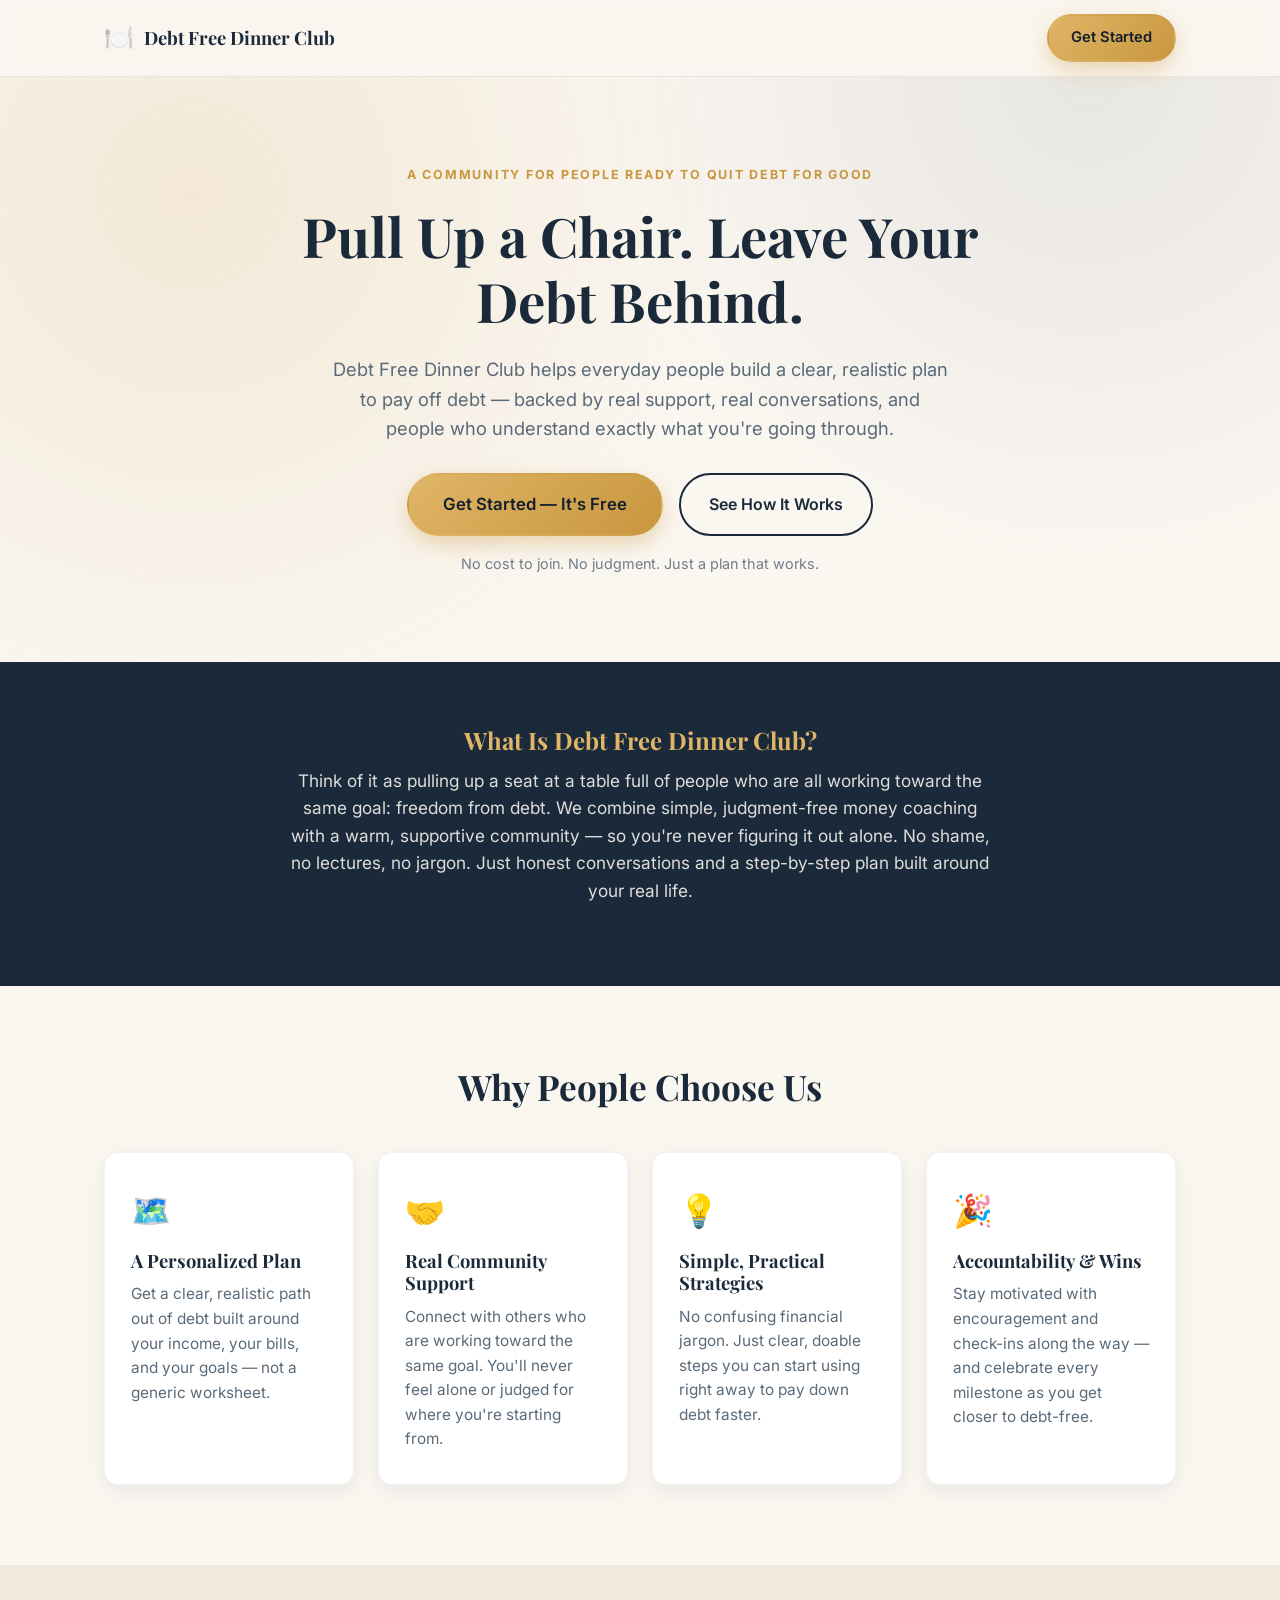
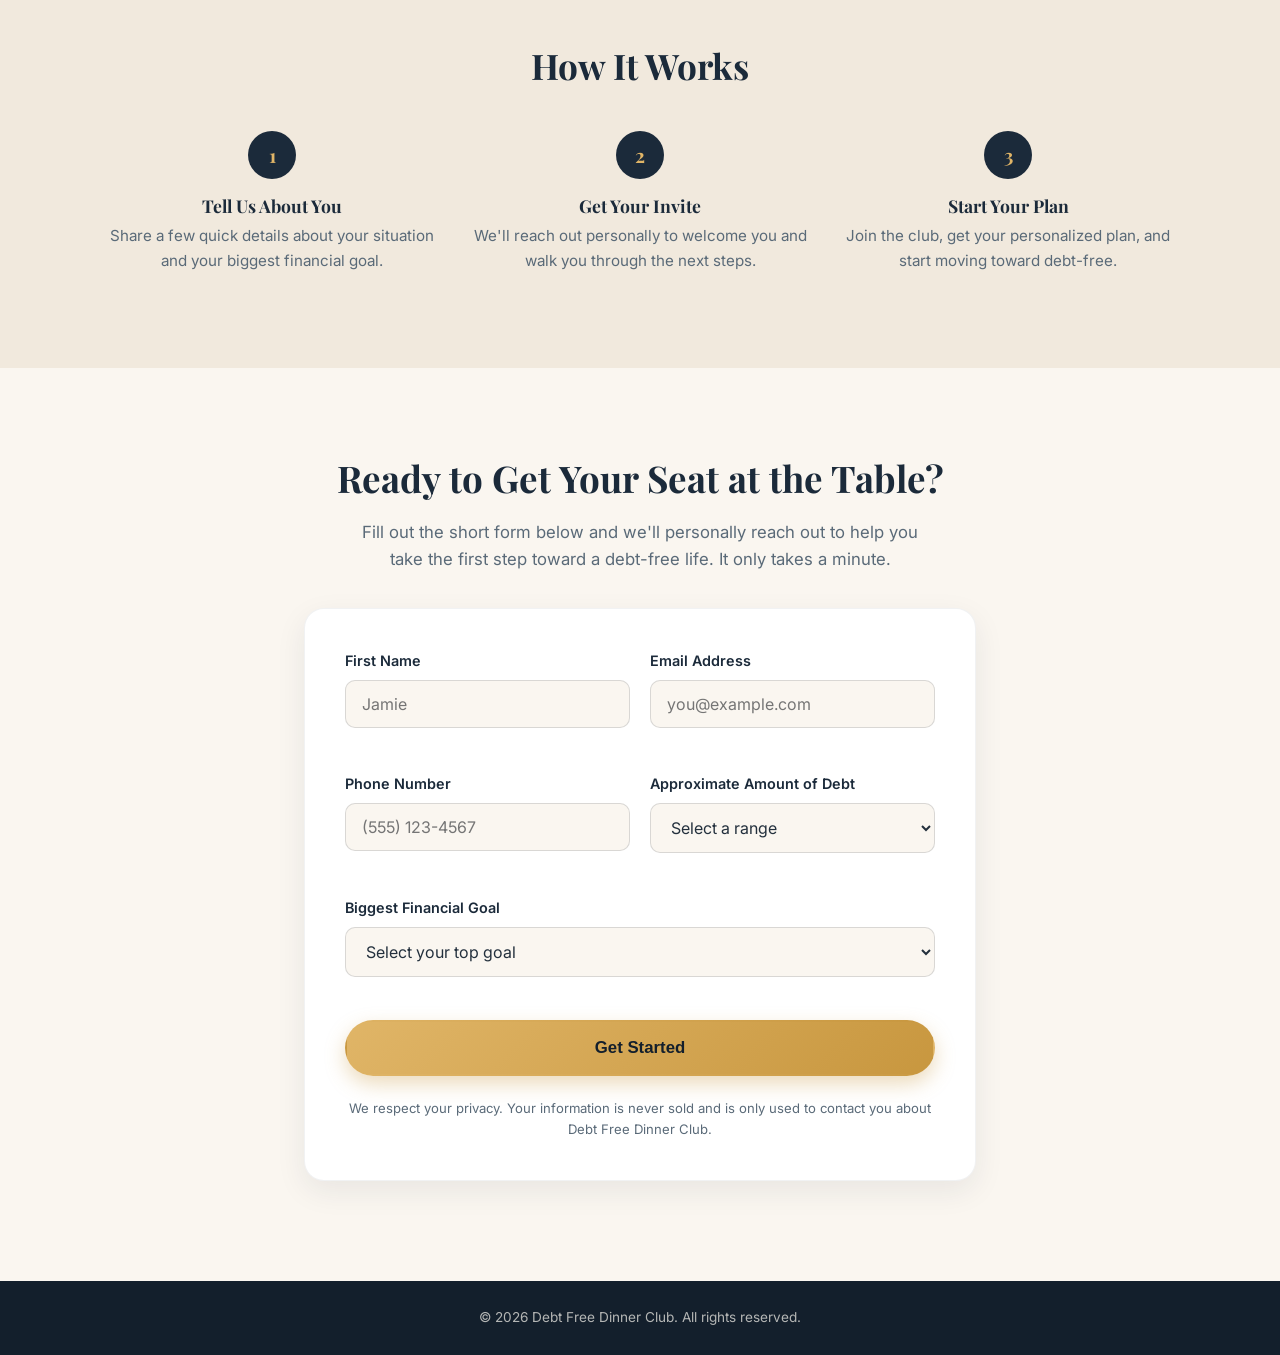
==== index.html @ 94b868a4 "Add Debt Free Dinner Club landing page with lead capture form Mobile-friendly landing page with hero" ====
<!doctype html>
<html lang="en">
<head>
  <meta charset="UTF-8" />
  <meta name="viewport" content="width=device-width, initial-scale=1.0" />
  <title>Debt Free Dinner Club — Your Seat at the Debt-Free Table</title>
  <meta name="description" content="Debt Free Dinner Club helps everyday people build a real plan to become debt free — with community, support, and no judgment. Get started free." />
  <link rel="icon" href="data:image/svg+xml,<svg xmlns=%22http://www.w3.org/2000/svg%22 viewBox=%220 0 100 100%22><text y=%22.9em%22 font-size=%2290%22>🍽️</text></svg>" />
  <link rel="preconnect" href="https://fonts.googleapis.com">
  <link rel="preconnect" href="https://fonts.gstatic.com" crossorigin>
  <link href="https://fonts.googleapis.com/css2?family=Playfair+Display:wght@600;700&family=Inter:wght@400;500;600;700&display=swap" rel="stylesheet">
  <link rel="stylesheet" href="assets/styles.css" />
</head>
<body>

  <!-- ============ HEADER ============ -->
  <header class="site-header">
    <div class="container header-inner">
      <a href="#top" class="brand">
        <span class="brand-mark">🍽️</span>
        <span class="brand-name">Debt Free Dinner Club</span>
      </a>
      <a href="#lead-form" class="btn btn-primary btn-header">Get Started</a>
    </div>
  </header>

  <main id="top">

    <!-- ============ HERO ============ -->
    <section class="hero">
      <div class="container hero-inner">
        <p class="eyebrow">A community for people ready to quit debt for good</p>
        <h1>Pull Up a Chair. Leave Your Debt Behind.</h1>
        <p class="hero-sub">
          Debt Free Dinner Club helps everyday people build a clear, realistic plan to
          pay off debt — backed by real support, real conversations, and people who
          understand exactly what you're going through.
        </p>
        <div class="hero-actions">
          <a href="#lead-form" class="btn btn-primary btn-large">Get Started — It's Free</a>
          <a href="#benefits" class="btn btn-ghost">See How It Works</a>
        </div>
        <p class="hero-note">No cost to join. No judgment. Just a plan that works.</p>
      </div>
    </section>

    <!-- ============ ABOUT ============ -->
    <section class="about">
      <div class="container about-inner">
        <h2>What Is Debt Free Dinner Club?</h2>
        <p>
          Think of it as pulling up a seat at a table full of people who are all working
          toward the same goal: freedom from debt. We combine simple, judgment-free
          money coaching with a warm, supportive community — so you're never figuring
          it out alone. No shame, no lectures, no jargon. Just honest conversations and
          a step-by-step plan built around your real life.
        </p>
      </div>
    </section>

    <!-- ============ BENEFITS ============ -->
    <section class="benefits" id="benefits">
      <div class="container">
        <h2 class="section-title">Why People Choose Us</h2>
        <div class="benefit-grid">
          <div class="benefit-card">
            <div class="benefit-icon">🗺️</div>
            <h3>A Personalized Plan</h3>
            <p>Get a clear, realistic path out of debt built around your income, your bills, and your goals — not a generic worksheet.</p>
          </div>
          <div class="benefit-card">
            <div class="benefit-icon">🤝</div>
            <h3>Real Community Support</h3>
            <p>Connect with others who are working toward the same goal. You'll never feel alone or judged for where you're starting from.</p>
          </div>
          <div class="benefit-card">
            <div class="benefit-icon">💡</div>
            <h3>Simple, Practical Strategies</h3>
            <p>No confusing financial jargon. Just clear, doable steps you can start using right away to pay down debt faster.</p>
          </div>
          <div class="benefit-card">
            <div class="benefit-icon">🎉</div>
            <h3>Accountability &amp; Wins</h3>
            <p>Stay motivated with encouragement and check-ins along the way — and celebrate every milestone as you get closer to debt-free.</p>
          </div>
        </div>
      </div>
    </section>

    <!-- ============ HOW IT WORKS ============ -->
    <section class="how">
      <div class="container">
        <h2 class="section-title">How It Works</h2>
        <div class="how-grid">
          <div class="how-step">
            <span class="how-number">1</span>
            <h3>Tell Us About You</h3>
            <p>Share a few quick details about your situation and your biggest financial goal.</p>
          </div>
          <div class="how-step">
            <span class="how-number">2</span>
            <h3>Get Your Invite</h3>
            <p>We'll reach out personally to welcome you and walk you through the next steps.</p>
          </div>
          <div class="how-step">
            <span class="how-number">3</span>
            <h3>Start Your Plan</h3>
            <p>Join the club, get your personalized plan, and start moving toward debt-free.</p>
          </div>
        </div>
      </div>
    </section>

    <!-- ============ FINAL CTA / LEAD FORM ============ -->
    <section class="cta-form" id="lead-form">
      <div class="container form-wrap">
        <div class="form-intro">
          <h2>Ready to Get Your Seat at the Table?</h2>
          <p>
            Fill out the short form below and we'll personally reach out to help you take
            the first step toward a debt-free life. It only takes a minute.
          </p>
        </div>

        <!-- Lead Form -->
        <form id="leadForm" class="lead-form" novalidate>
          <div class="form-row">
            <label for="firstName">First Name</label>
            <input type="text" id="firstName" name="firstName" placeholder="Jamie" required autocomplete="given-name" />
            <span class="error-msg" data-error-for="firstName"></span>
          </div>

          <div class="form-row">
            <label for="email">Email Address</label>
            <input type="email" id="email" name="email" placeholder="you@example.com" required autocomplete="email" />
            <span class="error-msg" data-error-for="email"></span>
          </div>

          <div class="form-row">
            <label for="phone">Phone Number</label>
            <input type="tel" id="phone" name="phone" placeholder="(555) 123-4567" required autocomplete="tel" />
            <span class="error-msg" data-error-for="phone"></span>
          </div>

          <div class="form-row">
            <label for="debtAmount">Approximate Amount of Debt</label>
            <select id="debtAmount" name="debtAmount" required>
              <option value="" disabled selected>Select a range</option>
              <option value="Under $5,000">Under $5,000</option>
              <option value="$5,000 - $15,000">$5,000 - $15,000</option>
              <option value="$15,000 - $30,000">$15,000 - $30,000</option>
              <option value="$30,000 - $50,000">$30,000 - $50,000</option>
              <option value="$50,000 - $100,000">$50,000 - $100,000</option>
              <option value="Over $100,000">Over $100,000</option>
            </select>
            <span class="error-msg" data-error-for="debtAmount"></span>
          </div>

          <div class="form-row form-row-wide">
            <label for="financialGoal">Biggest Financial Goal</label>
            <select id="financialGoal" name="financialGoal" required>
              <option value="" disabled selected>Select your top goal</option>
              <option value="Pay off credit card debt">Pay off credit card debt</option>
              <option value="Pay off student loans">Pay off student loans</option>
              <option value="Build an emergency savings fund">Build an emergency savings fund</option>
              <option value="Buy a home">Buy a home</option>
              <option value="Improve my credit score">Improve my credit score</option>
              <option value="Retire comfortably">Retire comfortably</option>
              <option value="Other">Other (tell us below)</option>
            </select>
            <span class="error-msg" data-error-for="financialGoal"></span>
          </div>

          <div class="form-row form-row-wide" id="otherGoalRow" hidden>
            <label for="financialGoalOther">Tell Us More About Your Goal</label>
            <input type="text" id="financialGoalOther" name="financialGoalOther" placeholder="e.g. Pay off my car loan" />
          </div>

          <div class="form-row form-row-wide">
            <button type="submit" class="btn btn-primary btn-large btn-submit">
              <span class="btn-text">Get Started</span>
            </button>
            <p class="form-privacy">We respect your privacy. Your information is never sold and is only used to contact you about Debt Free Dinner Club.</p>
          </div>
        </form>

        <!-- Thank you confirmation -->
        <div id="thankYou" class="thank-you" hidden>
          <div class="thank-you-icon">🎉</div>
          <h2>You're In! Welcome to the Table.</h2>
          <p>
            Thanks for taking the first step, <span id="thankYouName">friend</span>! We've
            received your information and someone from Debt Free Dinner Club will reach
            out personally very soon.
          </p>
          <p class="thank-you-sub">Keep an eye on your email and phone — your seat is saved.</p>
        </div>
      </div>
    </section>

  </main>

  <!-- ============ FOOTER ============ -->
  <footer class="site-footer">
    <div class="container footer-inner">
      <p>&copy; <span id="year"></span> Debt Free Dinner Club. All rights reserved.</p>
    </div>
  </footer>

  <script src="assets/script.js"></script>
</body>
</html>
---- assets/styles.css ----
/* ============================================
   Debt Free Dinner Club — Landing Page Styles
   ============================================ */

:root {
  --navy: #1b2a3a;
  --navy-deep: #131f2c;
  --gold: #c8973f;
  --gold-light: #e0b567;
  --cream: #faf6f0;
  --cream-dim: #f1e9dd;
  --ink: #23303d;
  --ink-soft: #5a6a78;
  --white: #ffffff;
  --success: #3f7d58;
  --error: #b3432b;

  --font-head: "Playfair Display", Georgia, serif;
  --font-body: "Inter", -apple-system, BlinkMacSystemFont, "Segoe UI", sans-serif;

  --radius: 14px;
  --shadow-soft: 0 10px 30px rgba(27, 42, 58, 0.08);
  --shadow-card: 0 6px 20px rgba(27, 42, 58, 0.07);
  --max-width: 1120px;
}

* {
  box-sizing: border-box;
}

[hidden] {
  display: none !important;
}

html {
  scroll-behavior: smooth;
}

body {
  margin: 0;
  font-family: var(--font-body);
  color: var(--ink);
  background: var(--cream);
  line-height: 1.6;
  -webkit-font-smoothing: antialiased;
}

h1, h2, h3 {
  font-family: var(--font-head);
  color: var(--navy);
  line-height: 1.2;
  margin: 0 0 0.5em;
}

p {
  margin: 0 0 1em;
  color: var(--ink-soft);
}

a {
  color: inherit;
}

img {
  max-width: 100%;
  display: block;
}

.container {
  max-width: var(--max-width);
  margin: 0 auto;
  padding: 0 24px;
}

/* ---------- Buttons ---------- */
.btn {
  display: inline-flex;
  align-items: center;
  justify-content: center;
  gap: 8px;
  padding: 14px 28px;
  border-radius: 999px;
  font-weight: 600;
  font-size: 1rem;
  text-decoration: none;
  border: 2px solid transparent;
  cursor: pointer;
  transition: transform 0.15s ease, box-shadow 0.15s ease, background 0.15s ease, color 0.15s ease;
  white-space: nowrap;
}

.btn:active {
  transform: translateY(1px);
}

.btn-primary {
  background: linear-gradient(135deg, var(--gold-light), var(--gold));
  color: var(--navy-deep);
  box-shadow: 0 8px 20px rgba(200, 151, 63, 0.35);
}

.btn-primary:hover {
  box-shadow: 0 10px 26px rgba(200, 151, 63, 0.45);
  transform: translateY(-1px);
}

.btn-ghost {
  background: transparent;
  color: var(--navy);
  border-color: var(--navy);
}

.btn-ghost:hover {
  background: var(--navy);
  color: var(--white);
}

.btn-large {
  padding: 16px 34px;
  font-size: 1.05rem;
}

.btn-header {
  padding: 10px 22px;
  font-size: 0.92rem;
}

.btn-submit {
  width: 100%;
}

.btn-submit:disabled {
  opacity: 0.7;
  cursor: not-allowed;
  transform: none;
}

/* ---------- Header ---------- */
.site-header {
  position: sticky;
  top: 0;
  z-index: 50;
  background: rgba(250, 246, 240, 0.9);
  backdrop-filter: saturate(180%) blur(10px);
  border-bottom: 1px solid rgba(27, 42, 58, 0.08);
}

.header-inner {
  display: flex;
  align-items: center;
  justify-content: space-between;
  padding-top: 14px;
  padding-bottom: 14px;
}

.brand {
  display: flex;
  align-items: center;
  gap: 10px;
  text-decoration: none;
}

.brand-mark {
  font-size: 1.5rem;
}

.brand-name {
  font-family: var(--font-head);
  font-weight: 700;
  font-size: 1.15rem;
  color: var(--navy);
}

/* ---------- Hero ---------- */
.hero {
  background:
    radial-gradient(circle at 15% 20%, rgba(200, 151, 63, 0.14), transparent 45%),
    radial-gradient(circle at 85% 0%, rgba(27, 42, 58, 0.08), transparent 40%),
    var(--cream);
  padding: 88px 0 72px;
  text-align: center;
}

.hero-inner {
  max-width: 760px;
}

.eyebrow {
  text-transform: uppercase;
  letter-spacing: 0.14em;
  font-size: 0.78rem;
  font-weight: 700;
  color: var(--gold);
  margin-bottom: 18px;
}

.hero h1 {
  font-size: clamp(2.1rem, 5vw, 3.4rem);
  margin-bottom: 22px;
}

.hero-sub {
  font-size: 1.15rem;
  color: var(--ink-soft);
  max-width: 620px;
  margin-left: auto;
  margin-right: auto;
}

.hero-actions {
  display: flex;
  gap: 16px;
  justify-content: center;
  flex-wrap: wrap;
  margin: 30px 0 16px;
}

.hero-note {
  font-size: 0.9rem;
  color: var(--ink-soft);
  opacity: 0.85;
}

/* ---------- About ---------- */
.about {
  background: var(--navy);
  color: var(--cream);
  padding: 64px 0;
}

.about-inner {
  max-width: 760px;
  text-align: center;
}

.about h2 {
  color: var(--gold-light);
}

.about p {
  color: rgba(250, 246, 240, 0.88);
  font-size: 1.08rem;
}

/* ---------- Section titles ---------- */
.section-title {
  text-align: center;
  font-size: clamp(1.7rem, 3vw, 2.2rem);
  margin-bottom: 44px;
}

/* ---------- Benefits ---------- */
.benefits {
  padding: 80px 0;
}

.benefit-grid {
  display: grid;
  grid-template-columns: repeat(auto-fit, minmax(230px, 1fr));
  gap: 24px;
}

.benefit-card {
  background: var(--white);
  border-radius: var(--radius);
  padding: 32px 26px;
  box-shadow: var(--shadow-card);
  border: 1px solid rgba(27, 42, 58, 0.06);
  text-align: left;
  transition: transform 0.2s ease, box-shadow 0.2s ease;
}

.benefit-card:hover {
  transform: translateY(-4px);
  box-shadow: var(--shadow-soft);
}

.benefit-icon {
  font-size: 2rem;
  margin-bottom: 14px;
}

.benefit-card h3 {
  font-size: 1.15rem;
  margin-bottom: 10px;
}

.benefit-card p {
  font-size: 0.96rem;
  margin-bottom: 0;
}

/* ---------- How it works ---------- */
.how {
  background: var(--cream-dim);
  padding: 80px 0;
}

.how-grid {
  display: grid;
  grid-template-columns: repeat(auto-fit, minmax(220px, 1fr));
  gap: 32px;
  text-align: center;
}

.how-number {
  display: inline-flex;
  align-items: center;
  justify-content: center;
  width: 48px;
  height: 48px;
  border-radius: 50%;
  background: var(--navy);
  color: var(--gold-light);
  font-family: var(--font-head);
  font-weight: 700;
  font-size: 1.2rem;
  margin-bottom: 16px;
}

.how-step h3 {
  font-size: 1.1rem;
  margin-bottom: 8px;
}

.how-step p {
  font-size: 0.95rem;
}

/* ---------- CTA / Form ---------- */
.cta-form {
  padding: 88px 0 100px;
}

.form-wrap {
  max-width: 720px;
  text-align: center;
}

.form-intro h2 {
  font-size: clamp(1.7rem, 3vw, 2.3rem);
}

.form-intro p {
  font-size: 1.05rem;
  max-width: 560px;
  margin-left: auto;
  margin-right: auto;
}

.lead-form {
  margin-top: 36px;
  background: var(--white);
  border-radius: 20px;
  padding: 40px;
  box-shadow: var(--shadow-soft);
  border: 1px solid rgba(27, 42, 58, 0.06);
  display: grid;
  grid-template-columns: 1fr 1fr;
  gap: 22px 20px;
  text-align: left;
}

.form-row {
  display: flex;
  flex-direction: column;
  gap: 8px;
}

.form-row-wide {
  grid-column: 1 / -1;
}

.form-row label {
  font-weight: 600;
  font-size: 0.9rem;
  color: var(--navy);
}

.form-row input,
.form-row select {
  font-family: var(--font-body);
  font-size: 1rem;
  padding: 13px 16px;
  border-radius: 10px;
  border: 1.5px solid rgba(27, 42, 58, 0.15);
  background: var(--cream);
  color: var(--ink);
  outline: none;
  transition: border-color 0.15s ease, box-shadow 0.15s ease;
  width: 100%;
}

.form-row input:focus,
.form-row select:focus {
  border-color: var(--gold);
  box-shadow: 0 0 0 4px rgba(200, 151, 63, 0.15);
}

.form-row input.invalid,
.form-row select.invalid {
  border-color: var(--error);
}

.error-msg {
  font-size: 0.82rem;
  color: var(--error);
  min-height: 1em;
}

.form-privacy {
  font-size: 0.82rem;
  color: var(--ink-soft);
  text-align: center;
  margin: 14px 0 0;
}

/* ---------- Thank you ---------- */
.thank-you {
  margin-top: 36px;
  background: var(--white);
  border-radius: 20px;
  padding: 56px 40px;
  box-shadow: var(--shadow-soft);
  border: 1px solid rgba(27, 42, 58, 0.06);
  text-align: center;
}

.thank-you-icon {
  font-size: 2.6rem;
  margin-bottom: 14px;
}

.thank-you h2 {
  margin-bottom: 14px;
}

.thank-you p {
  max-width: 480px;
  margin-left: auto;
  margin-right: auto;
}

.thank-you-sub {
  font-size: 0.9rem;
  opacity: 0.8;
}

/* ---------- Footer ---------- */
.site-footer {
  background: var(--navy-deep);
  color: rgba(250, 246, 240, 0.7);
  padding: 26px 0;
}

.footer-inner {
  text-align: center;
  font-size: 0.85rem;
}

.footer-inner p {
  color: rgba(250, 246, 240, 0.7);
  margin: 0;
}

/* ---------- Responsive ---------- */
@media (max-width: 640px) {
  .hero {
    padding: 64px 0 52px;
  }

  .about,
  .benefits,
  .how,
  .cta-form {
    padding: 56px 0;
  }

  .lead-form,
  .thank-you {
    padding: 28px 20px;
  }

  .lead-form {
    grid-template-columns: 1fr;
  }

  .hero-actions {
    flex-direction: column;
    align-items: stretch;
  }

  .btn-header {
    padding: 9px 16px;
    font-size: 0.85rem;
  }

  .brand-name {
    font-size: 1rem;
  }
}
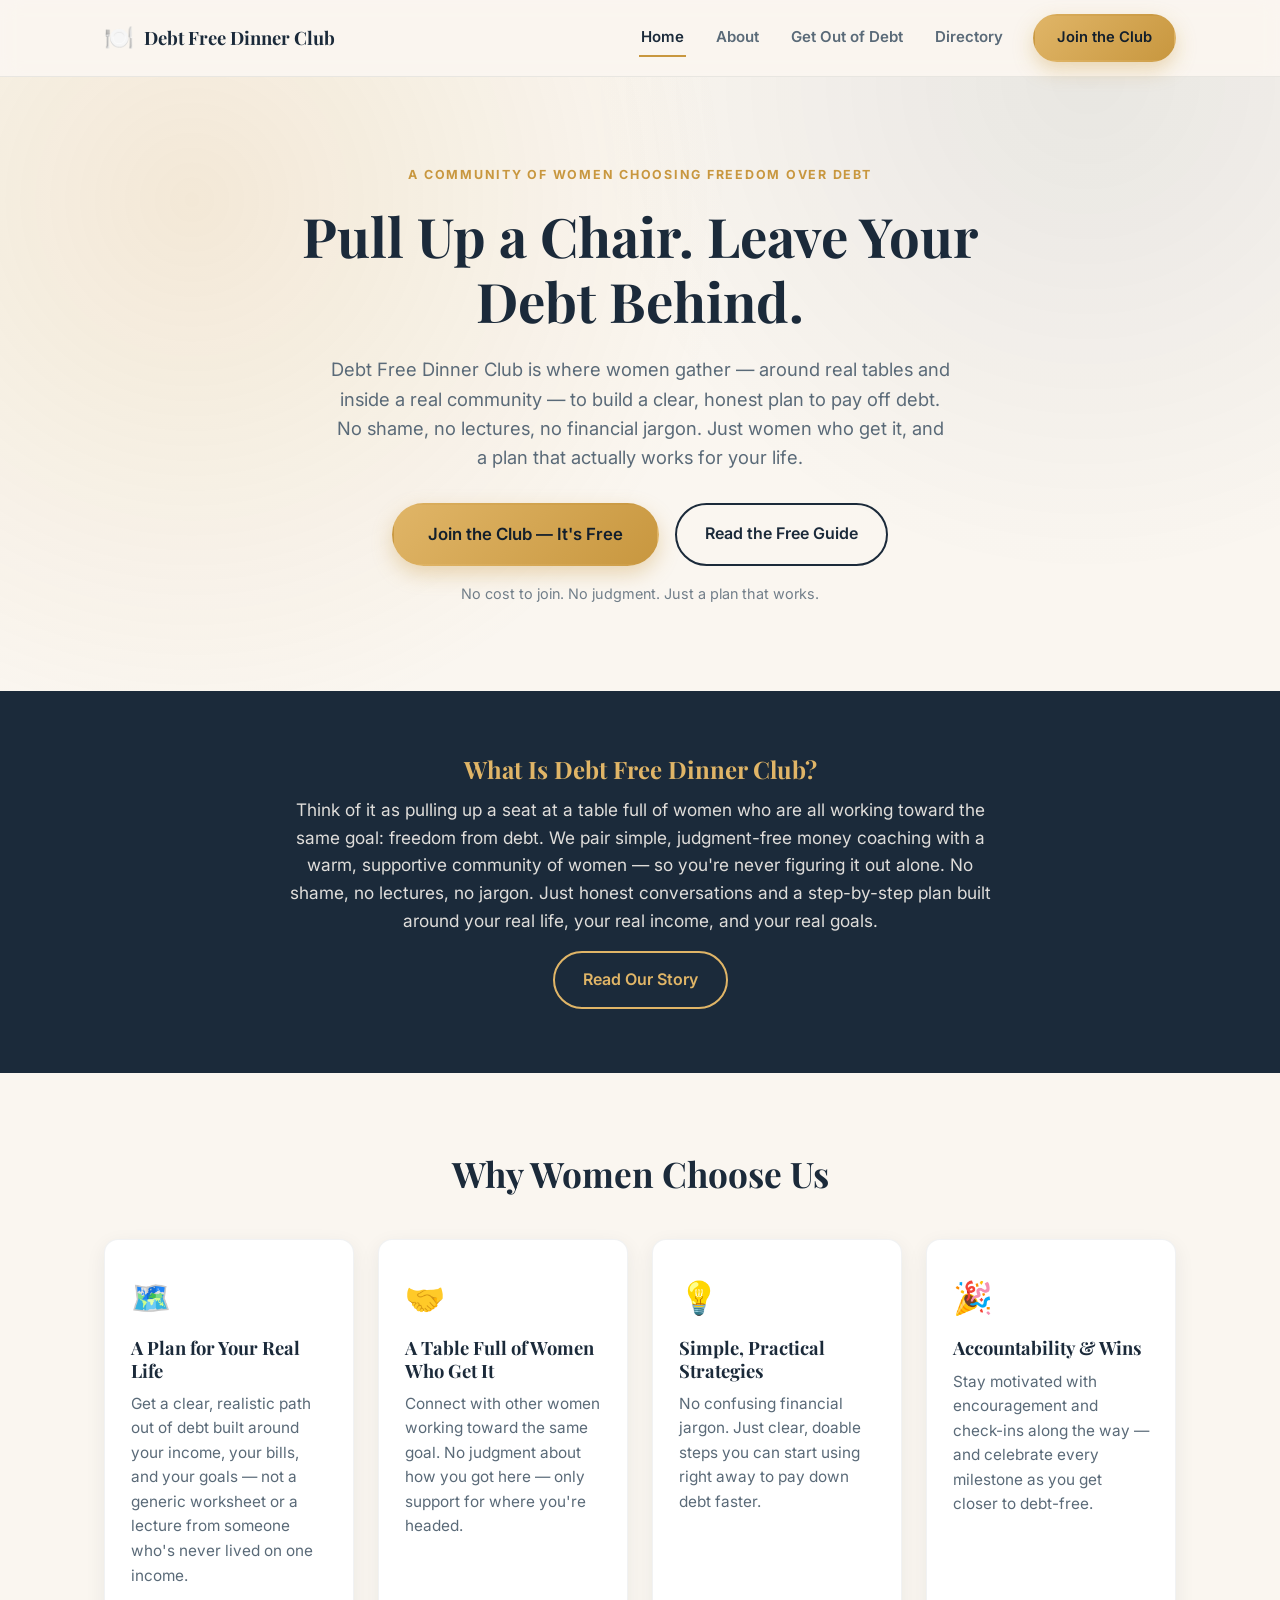
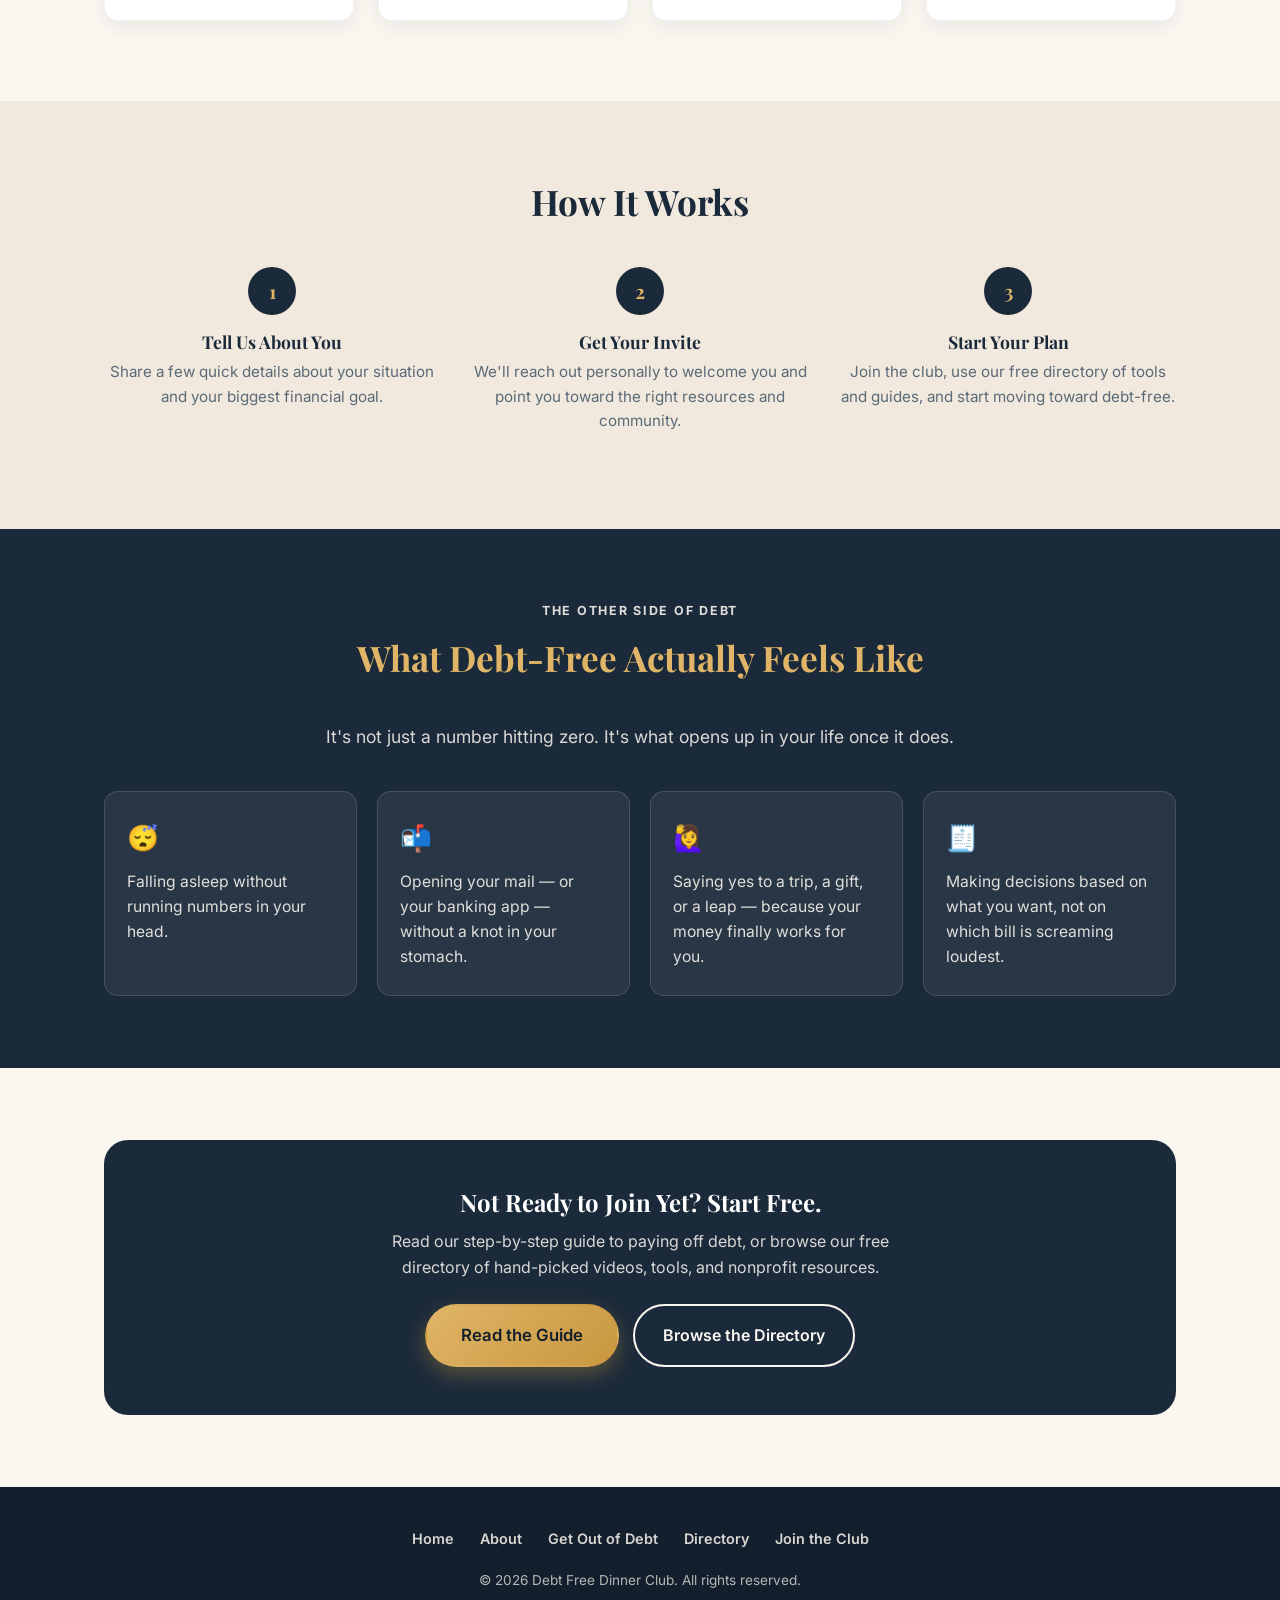
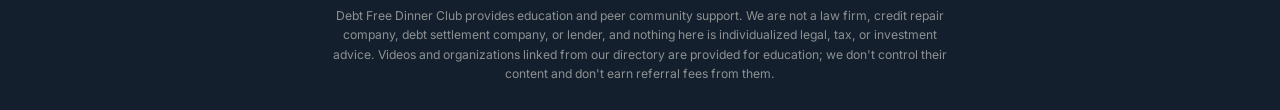
==== commit 7e888f94: "Expand landing page into a multi-page debt-free directory site for women Adds About, Get Out of Debt" ====
--- a/index.html
+++ b/index.html
@@ -3,8 +3,8 @@
 <head>
   <meta charset="UTF-8" />
   <meta name="viewport" content="width=device-width, initial-scale=1.0" />
-  <title>Debt Free Dinner Club — Your Seat at the Debt-Free Table</title>
-  <meta name="description" content="Debt Free Dinner Club helps everyday people build a real plan to become debt free — with community, support, and no judgment. Get started free." />
+  <title>Debt Free Dinner Club — Where Women Get Out of Debt Together</title>
+  <meta name="description" content="Debt Free Dinner Club is a community and free directory helping women build a real plan to pay off debt — with support, honest conversations, and no judgment." />
   <link rel="icon" href="data:image/svg+xml,<svg xmlns=%22http://www.w3.org/2000/svg%22 viewBox=%220 0 100 100%22><text y=%22.9em%22 font-size=%2290%22>🍽️</text></svg>" />
   <link rel="preconnect" href="https://fonts.googleapis.com">
   <link rel="preconnect" href="https://fonts.gstatic.com" crossorigin>
@@ -16,11 +16,20 @@
   <!-- ============ HEADER ============ -->
   <header class="site-header">
     <div class="container header-inner">
-      <a href="#top" class="brand">
+      <a href="index.html" class="brand">
         <span class="brand-mark">🍽️</span>
         <span class="brand-name">Debt Free Dinner Club</span>
       </a>
-      <a href="#lead-form" class="btn btn-primary btn-header">Get Started</a>
+      <nav class="site-nav" id="siteNav">
+        <a href="index.html" class="nav-link is-active">Home</a>
+        <a href="about.html" class="nav-link">About</a>
+        <a href="guide.html" class="nav-link">Get Out of Debt</a>
+        <a href="resources.html" class="nav-link">Directory</a>
+        <a href="join.html" class="btn btn-primary btn-header">Join the Club</a>
+      </nav>
+      <button class="nav-toggle" id="navToggle" aria-label="Toggle menu" aria-expanded="false" aria-controls="siteNav">
+        <span></span><span></span><span></span>
+      </button>
     </div>
   </header>
 
@@ -29,49 +38,52 @@
     <!-- ============ HERO ============ -->
     <section class="hero">
       <div class="container hero-inner">
-        <p class="eyebrow">A community for people ready to quit debt for good</p>
+        <p class="eyebrow">A community of women choosing freedom over debt</p>
         <h1>Pull Up a Chair. Leave Your Debt Behind.</h1>
         <p class="hero-sub">
-          Debt Free Dinner Club helps everyday people build a clear, realistic plan to
-          pay off debt — backed by real support, real conversations, and people who
-          understand exactly what you're going through.
+          Debt Free Dinner Club is where women gather — around real tables and inside a
+          real community — to build a clear, honest plan to pay off debt. No shame, no
+          lectures, no financial jargon. Just women who get it, and a plan that actually
+          works for your life.
         </p>
         <div class="hero-actions">
-          <a href="#lead-form" class="btn btn-primary btn-large">Get Started — It's Free</a>
-          <a href="#benefits" class="btn btn-ghost">See How It Works</a>
+          <a href="join.html" class="btn btn-primary btn-large">Join the Club — It's Free</a>
+          <a href="guide.html" class="btn btn-ghost">Read the Free Guide</a>
         </div>
         <p class="hero-note">No cost to join. No judgment. Just a plan that works.</p>
       </div>
     </section>
 
-    <!-- ============ ABOUT ============ -->
+    <!-- ============ ABOUT TEASER ============ -->
     <section class="about">
       <div class="container about-inner">
         <h2>What Is Debt Free Dinner Club?</h2>
         <p>
-          Think of it as pulling up a seat at a table full of people who are all working
-          toward the same goal: freedom from debt. We combine simple, judgment-free
-          money coaching with a warm, supportive community — so you're never figuring
-          it out alone. No shame, no lectures, no jargon. Just honest conversations and
-          a step-by-step plan built around your real life.
+          Think of it as pulling up a seat at a table full of women who are all working
+          toward the same goal: freedom from debt. We pair simple, judgment-free money
+          coaching with a warm, supportive community of women — so you're never figuring
+          it out alone. No shame, no lectures, no jargon. Just honest conversations and a
+          step-by-step plan built around your real life, your real income, and your real
+          goals.
         </p>
+        <a href="about.html" class="btn btn-ghost" style="border-color: var(--gold-light); color: var(--gold-light);">Read Our Story</a>
       </div>
     </section>
 
     <!-- ============ BENEFITS ============ -->
     <section class="benefits" id="benefits">
       <div class="container">
-        <h2 class="section-title">Why People Choose Us</h2>
+        <h2 class="section-title">Why Women Choose Us</h2>
         <div class="benefit-grid">
           <div class="benefit-card">
             <div class="benefit-icon">🗺️</div>
-            <h3>A Personalized Plan</h3>
-            <p>Get a clear, realistic path out of debt built around your income, your bills, and your goals — not a generic worksheet.</p>
+            <h3>A Plan for Your Real Life</h3>
+            <p>Get a clear, realistic path out of debt built around your income, your bills, and your goals — not a generic worksheet or a lecture from someone who's never lived on one income.</p>
           </div>
           <div class="benefit-card">
             <div class="benefit-icon">🤝</div>
-            <h3>Real Community Support</h3>
-            <p>Connect with others who are working toward the same goal. You'll never feel alone or judged for where you're starting from.</p>
+            <h3>A Table Full of Women Who Get It</h3>
+            <p>Connect with other women working toward the same goal. No judgment about how you got here — only support for where you're headed.</p>
           </div>
           <div class="benefit-card">
             <div class="benefit-icon">💡</div>
@@ -100,100 +112,56 @@
           <div class="how-step">
             <span class="how-number">2</span>
             <h3>Get Your Invite</h3>
-            <p>We'll reach out personally to welcome you and walk you through the next steps.</p>
+            <p>We'll reach out personally to welcome you and point you toward the right resources and community.</p>
           </div>
           <div class="how-step">
             <span class="how-number">3</span>
             <h3>Start Your Plan</h3>
-            <p>Join the club, get your personalized plan, and start moving toward debt-free.</p>
+            <p>Join the club, use our free directory of tools and guides, and start moving toward debt-free.</p>
           </div>
         </div>
       </div>
     </section>
 
-    <!-- ============ FINAL CTA / LEAD FORM ============ -->
-    <section class="cta-form" id="lead-form">
-      <div class="container form-wrap">
-        <div class="form-intro">
-          <h2>Ready to Get Your Seat at the Table?</h2>
-          <p>
-            Fill out the short form below and we'll personally reach out to help you take
-            the first step toward a debt-free life. It only takes a minute.
-          </p>
+    <!-- ============ FREEDOM SECTION ============ -->
+    <section class="section section-dark">
+      <div class="container">
+        <p class="breadcrumb-eyebrow" style="text-align:center;">The other side of debt</p>
+        <h2 class="section-title">What Debt-Free Actually Feels Like</h2>
+        <p class="section-lede" style="color: rgba(250,246,240,0.85);">
+          It's not just a number hitting zero. It's what opens up in your life once it does.
+        </p>
+        <div class="freedom-grid">
+          <div class="freedom-item">
+            <span class="freedom-icon">😴</span>
+            <p>Falling asleep without running numbers in your head.</p>
+          </div>
+          <div class="freedom-item">
+            <span class="freedom-icon">📬</span>
+            <p>Opening your mail — or your banking app — without a knot in your stomach.</p>
+          </div>
+          <div class="freedom-item">
+            <span class="freedom-icon">🙋‍♀️</span>
+            <p>Saying yes to a trip, a gift, or a leap — because your money finally works for you.</p>
+          </div>
+          <div class="freedom-item">
+            <span class="freedom-icon">🧾</span>
+            <p>Making decisions based on what you want, not on which bill is screaming loudest.</p>
+          </div>
         </div>
+      </div>
+    </section>
 
-        <!-- Lead Form -->
-        <form id="leadForm" class="lead-form" novalidate>
-          <div class="form-row">
-            <label for="firstName">First Name</label>
-            <input type="text" id="firstName" name="firstName" placeholder="Jamie" required autocomplete="given-name" />
-            <span class="error-msg" data-error-for="firstName"></span>
+    <!-- ============ DIRECTORY TEASER ============ -->
+    <section class="section">
+      <div class="container">
+        <div class="cta-banner">
+          <h2>Not Ready to Join Yet? Start Free.</h2>
+          <p>Read our step-by-step guide to paying off debt, or browse our free directory of hand-picked videos, tools, and nonprofit resources.</p>
+          <div class="cta-banner-actions">
+            <a href="guide.html" class="btn btn-primary btn-large">Read the Guide</a>
+            <a href="resources.html" class="btn btn-ghost" style="border-color: var(--cream); color: var(--cream);">Browse the Directory</a>
           </div>
-
-          <div class="form-row">
-            <label for="email">Email Address</label>
-            <input type="email" id="email" name="email" placeholder="you@example.com" required autocomplete="email" />
-            <span class="error-msg" data-error-for="email"></span>
-          </div>
-
-          <div class="form-row">
-            <label for="phone">Phone Number</label>
-            <input type="tel" id="phone" name="phone" placeholder="(555) 123-4567" required autocomplete="tel" />
-            <span class="error-msg" data-error-for="phone"></span>
-          </div>
-
-          <div class="form-row">
-            <label for="debtAmount">Approximate Amount of Debt</label>
-            <select id="debtAmount" name="debtAmount" required>
-              <option value="" disabled selected>Select a range</option>
-              <option value="Under $5,000">Under $5,000</option>
-              <option value="$5,000 - $15,000">$5,000 - $15,000</option>
-              <option value="$15,000 - $30,000">$15,000 - $30,000</option>
-              <option value="$30,000 - $50,000">$30,000 - $50,000</option>
-              <option value="$50,000 - $100,000">$50,000 - $100,000</option>
-              <option value="Over $100,000">Over $100,000</option>
-            </select>
-            <span class="error-msg" data-error-for="debtAmount"></span>
-          </div>
-
-          <div class="form-row form-row-wide">
-            <label for="financialGoal">Biggest Financial Goal</label>
-            <select id="financialGoal" name="financialGoal" required>
-              <option value="" disabled selected>Select your top goal</option>
-              <option value="Pay off credit card debt">Pay off credit card debt</option>
-              <option value="Pay off student loans">Pay off student loans</option>
-              <option value="Build an emergency savings fund">Build an emergency savings fund</option>
-              <option value="Buy a home">Buy a home</option>
-              <option value="Improve my credit score">Improve my credit score</option>
-              <option value="Retire comfortably">Retire comfortably</option>
-              <option value="Other">Other (tell us below)</option>
-            </select>
-            <span class="error-msg" data-error-for="financialGoal"></span>
-          </div>
-
-          <div class="form-row form-row-wide" id="otherGoalRow" hidden>
-            <label for="financialGoalOther">Tell Us More About Your Goal</label>
-            <input type="text" id="financialGoalOther" name="financialGoalOther" placeholder="e.g. Pay off my car loan" />
-          </div>
-
-          <div class="form-row form-row-wide">
-            <button type="submit" class="btn btn-primary btn-large btn-submit">
-              <span class="btn-text">Get Started</span>
-            </button>
-            <p class="form-privacy">We respect your privacy. Your information is never sold and is only used to contact you about Debt Free Dinner Club.</p>
-          </div>
-        </form>
-
-        <!-- Thank you confirmation -->
-        <div id="thankYou" class="thank-you" hidden>
-          <div class="thank-you-icon">🎉</div>
-          <h2>You're In! Welcome to the Table.</h2>
-          <p>
-            Thanks for taking the first step, <span id="thankYouName">friend</span>! We've
-            received your information and someone from Debt Free Dinner Club will reach
-            out personally very soon.
-          </p>
-          <p class="thank-you-sub">Keep an eye on your email and phone — your seat is saved.</p>
         </div>
       </div>
     </section>
@@ -203,7 +171,15 @@
   <!-- ============ FOOTER ============ -->
   <footer class="site-footer">
     <div class="container footer-inner">
+      <div class="footer-nav">
+        <a href="index.html">Home</a>
+        <a href="about.html">About</a>
+        <a href="guide.html">Get Out of Debt</a>
+        <a href="resources.html">Directory</a>
+        <a href="join.html">Join the Club</a>
+      </div>
       <p>&copy; <span id="year"></span> Debt Free Dinner Club. All rights reserved.</p>
+      <p class="footer-disclaimer">Debt Free Dinner Club provides education and peer community support. We are not a law firm, credit repair company, debt settlement company, or lender, and nothing here is individualized legal, tax, or investment advice. Videos and organizations linked from our directory are provided for education; we don't control their content and don't earn referral fees from them.</p>
     </div>
   </footer>
 
--- a/assets/styles.css
+++ b/assets/styles.css
@@ -17,6 +17,9 @@
 
   --font-head: "Playfair Display", Georgia, serif;
   --font-body: "Inter", -apple-system, BlinkMacSystemFont, "Segoe UI", sans-serif;
+
+  --rose: #b5657c;
+  --rose-light: #f3e4e8;
 
   --radius: 14px;
   --shadow-soft: 0 10px 30px rgba(27, 42, 58, 0.08);
@@ -146,9 +149,11 @@
 }
 
 .header-inner {
+  position: relative;
   display: flex;
   align-items: center;
   justify-content: space-between;
+  gap: 20px;
   padding-top: 14px;
   padding-bottom: 14px;
 }
@@ -158,6 +163,7 @@
   align-items: center;
   gap: 10px;
   text-decoration: none;
+  flex-shrink: 0;
 }
 
 .brand-mark {
@@ -169,6 +175,104 @@
   font-weight: 700;
   font-size: 1.15rem;
   color: var(--navy);
+}
+
+/* ---------- Nav ---------- */
+.site-nav {
+  display: flex;
+  align-items: center;
+  gap: 28px;
+  margin-left: auto;
+}
+
+.nav-link {
+  text-decoration: none;
+  font-weight: 600;
+  font-size: 0.94rem;
+  color: var(--ink-soft);
+  padding: 6px 2px;
+  border-bottom: 2px solid transparent;
+  transition: color 0.15s ease, border-color 0.15s ease;
+}
+
+.nav-link:hover {
+  color: var(--navy);
+}
+
+.nav-link.is-active {
+  color: var(--navy);
+  border-bottom-color: var(--gold);
+}
+
+.nav-toggle {
+  display: none;
+  flex-direction: column;
+  justify-content: center;
+  gap: 5px;
+  width: 40px;
+  height: 40px;
+  border: none;
+  background: transparent;
+  cursor: pointer;
+  padding: 0;
+  flex-shrink: 0;
+}
+
+.nav-toggle span {
+  display: block;
+  height: 2px;
+  width: 22px;
+  margin: 0 auto;
+  background: var(--navy);
+  border-radius: 2px;
+  transition: transform 0.2s ease, opacity 0.2s ease;
+}
+
+.nav-toggle[aria-expanded="true"] span:nth-child(1) {
+  transform: translateY(7px) rotate(45deg);
+}
+
+.nav-toggle[aria-expanded="true"] span:nth-child(2) {
+  opacity: 0;
+}
+
+.nav-toggle[aria-expanded="true"] span:nth-child(3) {
+  transform: translateY(-7px) rotate(-45deg);
+}
+
+@media (max-width: 780px) {
+  .nav-toggle {
+    display: flex;
+  }
+
+  .site-nav {
+    position: absolute;
+    top: 100%;
+    left: 0;
+    right: 0;
+    flex-direction: column;
+    align-items: stretch;
+    gap: 0;
+    background: var(--cream);
+    border-bottom: 1px solid rgba(27, 42, 58, 0.08);
+    box-shadow: var(--shadow-soft);
+    padding: 8px 24px 20px;
+    display: none;
+  }
+
+  .site-nav.is-open {
+    display: flex;
+  }
+
+  .nav-link {
+    padding: 12px 0;
+    border-bottom: 1px solid rgba(27, 42, 58, 0.08);
+  }
+
+  .site-nav .btn-header {
+    margin-top: 14px;
+    width: 100%;
+  }
 }
 
 /* ---------- Hero ---------- */
@@ -327,27 +431,7 @@
   font-size: 0.95rem;
 }
 
-/* ---------- CTA / Form ---------- */
-.cta-form {
-  padding: 88px 0 100px;
-}
-
-.form-wrap {
-  max-width: 720px;
-  text-align: center;
-}
-
-.form-intro h2 {
-  font-size: clamp(1.7rem, 3vw, 2.3rem);
-}
-
-.form-intro p {
-  font-size: 1.05rem;
-  max-width: 560px;
-  margin-left: auto;
-  margin-right: auto;
-}
-
+/* ---------- Lead Form ---------- */
 .lead-form {
   margin-top: 36px;
   background: var(--white);
@@ -450,7 +534,7 @@
 .site-footer {
   background: var(--navy-deep);
   color: rgba(250, 246, 240, 0.7);
-  padding: 26px 0;
+  padding: 40px 0 26px;
 }
 
 .footer-inner {
@@ -461,6 +545,487 @@
 .footer-inner p {
   color: rgba(250, 246, 240, 0.7);
   margin: 0;
+}
+
+.footer-nav {
+  display: flex;
+  justify-content: center;
+  flex-wrap: wrap;
+  gap: 8px 26px;
+  margin-bottom: 20px;
+}
+
+.footer-nav a {
+  color: rgba(250, 246, 240, 0.85);
+  text-decoration: none;
+  font-weight: 600;
+  font-size: 0.9rem;
+}
+
+.footer-nav a:hover {
+  color: var(--gold-light);
+}
+
+.footer-disclaimer {
+  max-width: 620px;
+  margin: 14px auto 0 !important;
+  font-size: 0.76rem;
+  line-height: 1.6;
+  opacity: 0.75;
+}
+
+/* ---------- Interior page hero ---------- */
+.page-hero {
+  background:
+    radial-gradient(circle at 15% 20%, rgba(200, 151, 63, 0.14), transparent 45%),
+    radial-gradient(circle at 85% 0%, rgba(27, 42, 58, 0.08), transparent 40%),
+    var(--cream);
+  padding: 64px 0 56px;
+  text-align: center;
+}
+
+.page-hero-inner {
+  max-width: 760px;
+  margin: 0 auto;
+}
+
+.page-hero h1 {
+  font-size: clamp(1.9rem, 4.4vw, 2.9rem);
+  margin-bottom: 16px;
+}
+
+.page-hero-sub {
+  font-size: 1.08rem;
+  color: var(--ink-soft);
+  max-width: 640px;
+  margin: 0 auto;
+}
+
+.breadcrumb-eyebrow {
+  text-transform: uppercase;
+  letter-spacing: 0.14em;
+  font-size: 0.78rem;
+  font-weight: 700;
+  color: var(--gold);
+  margin-bottom: 16px;
+}
+
+/* ---------- Generic content sections ---------- */
+.section {
+  padding: 72px 0;
+}
+
+.section-alt {
+  background: var(--cream-dim);
+}
+
+.section-dark {
+  background: var(--navy);
+  color: var(--cream);
+}
+
+.section-dark h2,
+.section-dark h3 {
+  color: var(--gold-light);
+}
+
+.section-dark p {
+  color: rgba(250, 246, 240, 0.88);
+}
+
+.section-narrow {
+  max-width: 760px;
+  margin: 0 auto;
+}
+
+.section-lede {
+  text-align: center;
+  font-size: 1.1rem;
+  max-width: 680px;
+  margin: 0 auto 40px;
+}
+
+/* ---------- Freedom / feelings list ---------- */
+.freedom-grid {
+  display: grid;
+  grid-template-columns: repeat(auto-fit, minmax(240px, 1fr));
+  gap: 20px;
+  margin-top: 8px;
+}
+
+.freedom-item {
+  background: rgba(250, 246, 240, 0.06);
+  border: 1px solid rgba(250, 246, 240, 0.14);
+  border-radius: var(--radius);
+  padding: 26px 22px;
+}
+
+.freedom-item .freedom-icon {
+  font-size: 1.6rem;
+  margin-bottom: 10px;
+  display: block;
+}
+
+.freedom-item p {
+  margin: 0;
+  font-size: 0.98rem;
+}
+
+/* ---------- Values grid (About page) ---------- */
+.values-grid {
+  display: grid;
+  grid-template-columns: repeat(auto-fit, minmax(220px, 1fr));
+  gap: 24px;
+}
+
+.value-card {
+  background: var(--white);
+  border-radius: var(--radius);
+  padding: 30px 24px;
+  box-shadow: var(--shadow-card);
+  border: 1px solid rgba(27, 42, 58, 0.06);
+}
+
+.value-card .value-icon {
+  font-size: 1.7rem;
+  margin-bottom: 12px;
+  display: block;
+}
+
+.value-card h3 {
+  font-size: 1.05rem;
+  margin-bottom: 8px;
+}
+
+.value-card p {
+  font-size: 0.94rem;
+  margin: 0;
+}
+
+/* ---------- Stat strip ---------- */
+.stat-strip {
+  display: grid;
+  grid-template-columns: repeat(auto-fit, minmax(160px, 1fr));
+  gap: 24px;
+  text-align: center;
+}
+
+.stat-item .stat-number {
+  font-family: var(--font-head);
+  font-size: clamp(1.8rem, 4vw, 2.4rem);
+  color: var(--gold);
+  font-weight: 700;
+  display: block;
+}
+
+.stat-item .stat-label {
+  font-size: 0.88rem;
+  color: var(--ink-soft);
+}
+
+.section-dark .stat-item .stat-label {
+  color: rgba(250, 246, 240, 0.75);
+}
+
+/* ---------- Numbered guide steps ---------- */
+.step-list {
+  display: flex;
+  flex-direction: column;
+  gap: 28px;
+}
+
+.step-card {
+  display: grid;
+  grid-template-columns: 56px 1fr;
+  gap: 20px;
+  background: var(--white);
+  border-radius: var(--radius);
+  padding: 28px 26px;
+  box-shadow: var(--shadow-card);
+  border: 1px solid rgba(27, 42, 58, 0.06);
+}
+
+.step-number {
+  display: inline-flex;
+  align-items: center;
+  justify-content: center;
+  width: 48px;
+  height: 48px;
+  border-radius: 50%;
+  background: var(--navy);
+  color: var(--gold-light);
+  font-family: var(--font-head);
+  font-weight: 700;
+  font-size: 1.2rem;
+}
+
+.step-card h3 {
+  font-size: 1.2rem;
+  margin-bottom: 8px;
+}
+
+.step-card p {
+  margin-bottom: 10px;
+}
+
+.step-card ul {
+  margin: 0 0 10px;
+  padding-left: 20px;
+}
+
+.step-card li {
+  color: var(--ink-soft);
+  margin-bottom: 6px;
+}
+
+.callout {
+  background: var(--cream-dim);
+  border-left: 4px solid var(--gold);
+  border-radius: 8px;
+  padding: 14px 18px;
+  font-size: 0.92rem;
+  color: var(--ink);
+  margin-top: 12px;
+}
+
+.callout.callout-warn {
+  border-left-color: var(--error);
+  background: rgba(179, 67, 43, 0.07);
+}
+
+.callout strong {
+  color: var(--navy);
+}
+
+/* ---------- FAQ ---------- */
+.faq-list {
+  max-width: 760px;
+  margin: 0 auto;
+  display: flex;
+  flex-direction: column;
+  gap: 14px;
+}
+
+.faq-item {
+  background: var(--white);
+  border-radius: 12px;
+  border: 1px solid rgba(27, 42, 58, 0.08);
+  padding: 6px 22px;
+  box-shadow: var(--shadow-card);
+}
+
+.faq-item summary {
+  cursor: pointer;
+  list-style: none;
+  padding: 16px 26px 16px 0;
+  font-weight: 700;
+  font-family: var(--font-head);
+  color: var(--navy);
+  position: relative;
+  font-size: 1.02rem;
+}
+
+.faq-item summary::-webkit-details-marker {
+  display: none;
+}
+
+.faq-item summary::after {
+  content: "+";
+  position: absolute;
+  right: 0;
+  top: 14px;
+  font-size: 1.4rem;
+  color: var(--gold);
+  font-family: var(--font-body);
+}
+
+.faq-item[open] summary::after {
+  content: "\2212";
+}
+
+.faq-item p {
+  padding-bottom: 18px;
+  margin: -6px 0 0;
+}
+
+/* ---------- Video / resource grid ---------- */
+.video-grid {
+  display: grid;
+  grid-template-columns: repeat(auto-fit, minmax(300px, 1fr));
+  gap: 28px;
+}
+
+.video-card {
+  background: var(--white);
+  border-radius: var(--radius);
+  overflow: hidden;
+  box-shadow: var(--shadow-card);
+  border: 1px solid rgba(27, 42, 58, 0.06);
+  display: flex;
+  flex-direction: column;
+}
+
+.video-frame-wrap {
+  position: relative;
+  width: 100%;
+  padding-top: 56.25%;
+  background: var(--navy-deep);
+}
+
+.video-frame-wrap iframe {
+  position: absolute;
+  inset: 0;
+  width: 100%;
+  height: 100%;
+  border: 0;
+}
+
+.video-card-body {
+  padding: 20px 22px 24px;
+}
+
+.video-card h3 {
+  font-size: 1.05rem;
+  margin-bottom: 8px;
+}
+
+.video-card p {
+  font-size: 0.92rem;
+  margin-bottom: 0;
+}
+
+.video-tag {
+  display: inline-block;
+  font-size: 0.72rem;
+  font-weight: 700;
+  text-transform: uppercase;
+  letter-spacing: 0.06em;
+  color: var(--gold);
+  background: rgba(200, 151, 63, 0.12);
+  border-radius: 999px;
+  padding: 4px 12px;
+  margin-bottom: 10px;
+}
+
+/* ---------- Resource link cards ---------- */
+.resource-grid {
+  display: grid;
+  grid-template-columns: repeat(auto-fit, minmax(260px, 1fr));
+  gap: 20px;
+}
+
+.resource-card {
+  background: var(--white);
+  border-radius: var(--radius);
+  padding: 24px 24px;
+  box-shadow: var(--shadow-card);
+  border: 1px solid rgba(27, 42, 58, 0.06);
+  display: flex;
+  flex-direction: column;
+  gap: 8px;
+}
+
+.resource-card h3 {
+  font-size: 1.02rem;
+  margin-bottom: 0;
+}
+
+.resource-card p {
+  font-size: 0.92rem;
+  margin-bottom: 6px;
+}
+
+.resource-link {
+  font-weight: 700;
+  font-size: 0.88rem;
+  color: var(--navy);
+  text-decoration: none;
+  display: inline-flex;
+  align-items: center;
+  gap: 4px;
+}
+
+.resource-link:hover {
+  color: var(--gold);
+}
+
+.resource-category-title {
+  font-size: 1.3rem;
+  margin-bottom: 6px;
+}
+
+.resource-category-sub {
+  margin-bottom: 28px;
+  color: var(--ink-soft);
+}
+
+.resource-category + .resource-category {
+  margin-top: 64px;
+}
+
+/* ---------- CTA banner (reusable, mid-page) ---------- */
+.cta-banner {
+  background: var(--navy);
+  border-radius: 24px;
+  padding: 48px 40px;
+  text-align: center;
+  color: var(--cream);
+}
+
+.cta-banner h2 {
+  color: var(--white);
+  margin-bottom: 12px;
+}
+
+.cta-banner p {
+  color: rgba(250, 246, 240, 0.85);
+  max-width: 520px;
+  margin: 0 auto 24px;
+}
+
+.cta-banner-actions {
+  display: flex;
+  gap: 14px;
+  justify-content: center;
+  flex-wrap: wrap;
+}
+
+/* ---------- Two-column layout (Join page) ---------- */
+.join-layout {
+  display: grid;
+  grid-template-columns: 1.1fr 0.9fr;
+  gap: 40px;
+  align-items: start;
+}
+
+.join-side {
+  background: var(--white);
+  border-radius: var(--radius);
+  padding: 30px 26px;
+  box-shadow: var(--shadow-card);
+  border: 1px solid rgba(27, 42, 58, 0.06);
+}
+
+.join-side h3 {
+  font-size: 1.05rem;
+  margin-bottom: 14px;
+}
+
+.join-side ul {
+  padding-left: 20px;
+  margin: 0 0 20px;
+}
+
+.join-side li {
+  color: var(--ink-soft);
+  margin-bottom: 10px;
+  font-size: 0.95rem;
+}
+
+@media (max-width: 900px) {
+  .join-layout {
+    grid-template-columns: 1fr;
+  }
 }
 
 /* ---------- Responsive ---------- */
@@ -471,8 +1036,7 @@
 
   .about,
   .benefits,
-  .how,
-  .cta-form {
+  .how {
     padding: 56px 0;
   }
 
@@ -498,4 +1062,30 @@
   .brand-name {
     font-size: 1rem;
   }
-}
+
+  .section {
+    padding: 52px 0;
+  }
+
+  .page-hero {
+    padding: 48px 0 40px;
+  }
+
+  .step-card {
+    grid-template-columns: 1fr;
+  }
+
+  .step-number {
+    margin-bottom: 4px;
+  }
+
+  .cta-banner {
+    padding: 36px 22px;
+    border-radius: 18px;
+  }
+
+  .join-side,
+  .lead-form {
+    padding: 24px 18px;
+  }
+}
